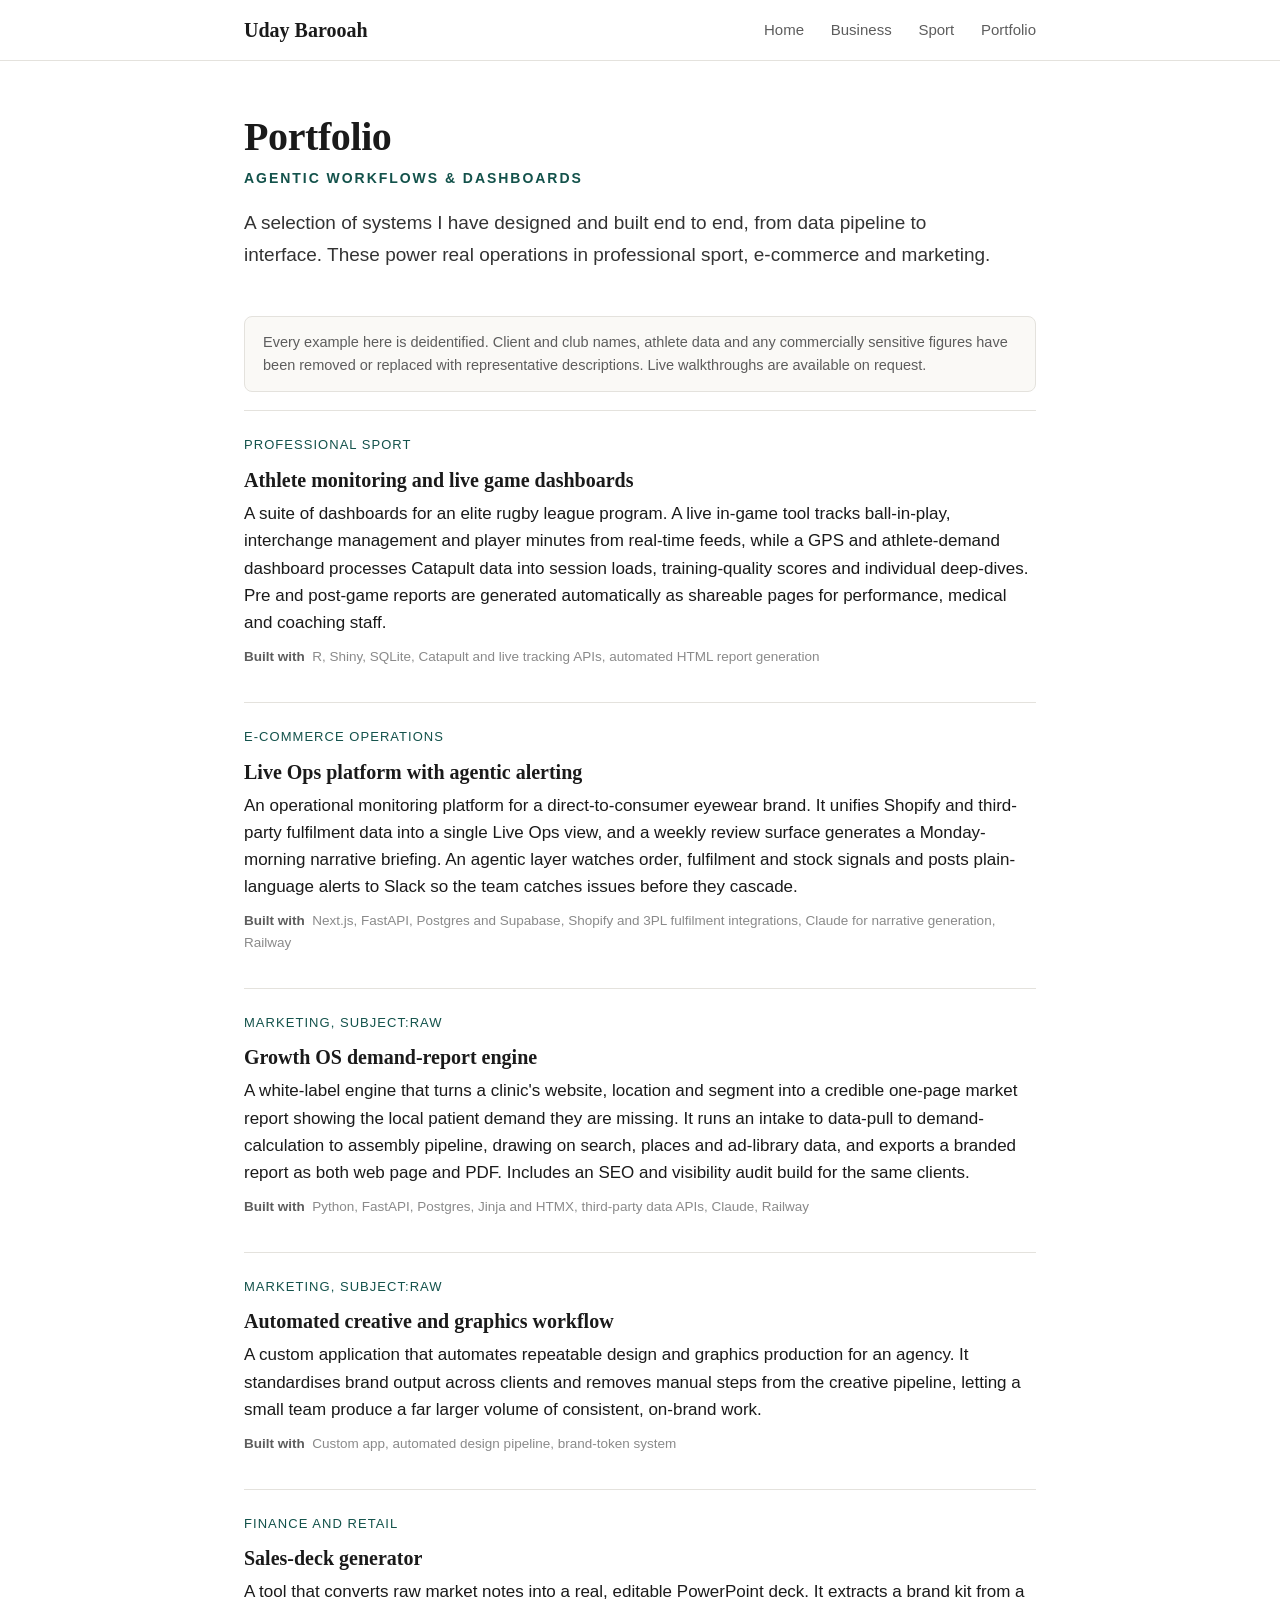
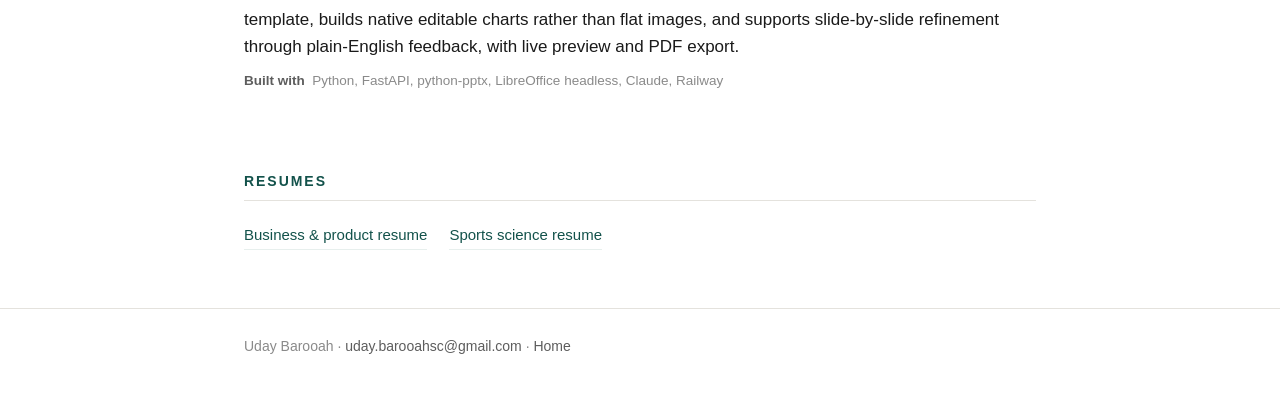
==== portfolio.html @ cabfa649 "Add resume and portfolio site Two-lane resumes (business + sport), Everlab and Titans cover letters," ====
<!DOCTYPE html>
<html lang="en">
<head>
<meta charset="utf-8">
<meta name="viewport" content="width=device-width, initial-scale=1">
<title>Uday Barooah, Portfolio</title>
<meta name="description" content="Deidentified portfolio of agentic workflows and dashboards built by Uday Barooah across professional sport, e-commerce and marketing.">
<link rel="stylesheet" href="assets/css/style.css">
</head>
<body>
<nav class="nav"><div class="wrap">
  <span class="brand">Uday Barooah</span>
  <span class="links">
    <a href="index.html">Home</a>
    <a href="business.html">Business</a>
    <a href="sport.html">Sport</a>
    <a href="portfolio.html">Portfolio</a>
  </span>
</div></nav>

<header class="masthead"><div class="wrap">
  <h1>Portfolio</h1>
  <p class="role">Agentic Workflows &amp; Dashboards</p>
  <p class="lead">A selection of systems I have designed and built end to end, from data pipeline to interface. These power real operations in professional sport, e-commerce and marketing.</p>
</div></header>

<div class="wrap">
  <div class="note">Every example here is deidentified. Client and club names, athlete data and any commercially sensitive figures have been removed or replaced with representative descriptions. Live walkthroughs are available on request.</div>

  <div class="proj">
    <p class="kicker">Professional sport</p>
    <h3>Athlete monitoring and live game dashboards</h3>
    <p>A suite of dashboards for an elite rugby league program. A live in-game tool tracks ball-in-play, interchange management and player minutes from real-time feeds, while a GPS and athlete-demand dashboard processes Catapult data into session loads, training-quality scores and individual deep-dives. Pre and post-game reports are generated automatically as shareable pages for performance, medical and coaching staff.</p>
    <p class="stack"><b>Built with</b> &nbsp;R, Shiny, SQLite, Catapult and live tracking APIs, automated HTML report generation</p>
  </div>

  <div class="proj">
    <p class="kicker">E-commerce operations</p>
    <h3>Live Ops platform with agentic alerting</h3>
    <p>An operational monitoring platform for a direct-to-consumer eyewear brand. It unifies Shopify and third-party fulfilment data into a single Live Ops view, and a weekly review surface generates a Monday-morning narrative briefing. An agentic layer watches order, fulfilment and stock signals and posts plain-language alerts to Slack so the team catches issues before they cascade.</p>
    <p class="stack"><b>Built with</b> &nbsp;Next.js, FastAPI, Postgres and Supabase, Shopify and 3PL fulfilment integrations, Claude for narrative generation, Railway</p>
  </div>

  <div class="proj">
    <p class="kicker">Marketing, Subject:RAW</p>
    <h3>Growth OS demand-report engine</h3>
    <p>A white-label engine that turns a clinic's website, location and segment into a credible one-page market report showing the local patient demand they are missing. It runs an intake to data-pull to demand-calculation to assembly pipeline, drawing on search, places and ad-library data, and exports a branded report as both web page and PDF. Includes an SEO and visibility audit build for the same clients.</p>
    <p class="stack"><b>Built with</b> &nbsp;Python, FastAPI, Postgres, Jinja and HTMX, third-party data APIs, Claude, Railway</p>
  </div>

  <div class="proj">
    <p class="kicker">Marketing, Subject:RAW</p>
    <h3>Automated creative and graphics workflow</h3>
    <p>A custom application that automates repeatable design and graphics production for an agency. It standardises brand output across clients and removes manual steps from the creative pipeline, letting a small team produce a far larger volume of consistent, on-brand work.</p>
    <p class="stack"><b>Built with</b> &nbsp;Custom app, automated design pipeline, brand-token system</p>
  </div>

  <div class="proj">
    <p class="kicker">Finance and retail</p>
    <h3>Sales-deck generator</h3>
    <p>A tool that converts raw market notes into a real, editable PowerPoint deck. It extracts a brand kit from a template, builds native editable charts rather than flat images, and supports slide-by-slide refinement through plain-English feedback, with live preview and PDF export.</p>
    <p class="stack"><b>Built with</b> &nbsp;Python, FastAPI, python-pptx, LibreOffice headless, Claude, Railway</p>
  </div>

  <section>
    <h2 class="sec">Resumes</h2>
    <p class="actions">
      <a href="business.html">Business &amp; product resume</a>
      <a href="sport.html">Sports science resume</a>
    </p>
  </section>
</div>

<footer><div class="wrap">
  Uday Barooah &middot; <a href="mailto:uday.barooahsc@gmail.com">uday.barooahsc@gmail.com</a> &middot; <a href="index.html">Home</a>
</div></footer>
</body>
</html>
---- assets/css/style.css ----
:root{
  --ink:#1a1a1a;
  --grey:#5d5d5d;
  --soft-grey:#8a8a8a;
  --accent:#13524b;
  --accent-soft:#e7efed;
  --rule:#e4e2dd;
  --bg:#ffffff;
  --cream:#faf9f6;
  --maxw:840px;
}
*{box-sizing:border-box}
html{-webkit-text-size-adjust:100%}
body{
  margin:0;
  background:var(--bg);
  color:var(--ink);
  font-family:-apple-system,BlinkMacSystemFont,"Segoe UI",Roboto,Helvetica,Arial,sans-serif;
  font-size:17px;
  line-height:1.6;
  -webkit-font-smoothing:antialiased;
}
.wrap{max-width:var(--maxw);margin:0 auto;padding:0 24px}
a{color:var(--accent);text-decoration:none}
a:hover{text-decoration:underline}

/* top nav */
.nav{border-bottom:1px solid var(--rule);background:var(--bg);position:sticky;top:0;z-index:10}
.nav .wrap{display:flex;align-items:center;justify-content:space-between;height:60px}
.nav .brand{font-family:Georgia,"Times New Roman",serif;font-size:20px;font-weight:600;color:var(--ink)}
.nav .links a{margin-left:22px;font-size:15px;color:var(--grey)}
.nav .links a:hover{color:var(--accent);text-decoration:none}
@media(max-width:560px){
  .nav .wrap{height:auto;flex-direction:column;align-items:flex-start;padding-top:12px;padding-bottom:12px}
  .nav .links{margin-top:6px}
  .nav .links a{margin-left:0;margin-right:18px}
}

/* header block */
.masthead{padding:54px 0 28px}
.masthead h1{font-family:Georgia,"Times New Roman",serif;font-size:40px;line-height:1.1;margin:0 0 8px;letter-spacing:-0.01em}
.masthead .role{color:var(--accent);font-size:14px;font-weight:600;letter-spacing:0.14em;text-transform:uppercase;margin:0 0 14px}
.masthead .meta{color:var(--grey);font-size:15px}
.masthead .meta a{color:var(--grey)}
.masthead .meta a:hover{color:var(--accent)}
.masthead .meta span{color:var(--rule);margin:0 8px}
.lead{font-size:19px;line-height:1.65;color:#333;margin:18px 0 0;max-width:760px}

/* section */
section{padding:8px 0}
h2.sec{font-size:14px;letter-spacing:0.14em;text-transform:uppercase;color:var(--accent);border-bottom:1px solid var(--rule);padding-bottom:8px;margin:36px 0 18px}

/* experience entries */
.entry{margin:0 0 22px}
.entry .top{display:flex;justify-content:space-between;align-items:baseline;gap:16px}
.entry .org{font-weight:700;font-size:17px}
.entry .org .loc{font-weight:400;color:var(--soft-grey);font-size:14px;margin-left:8px}
.entry .dates{color:var(--grey);font-size:14px;white-space:nowrap}
.entry .title{font-style:italic;color:var(--accent);font-size:15px;margin:1px 0 4px}
.entry .ctx{color:var(--grey);font-size:14px;margin:0 0 6px}
.entry ul{margin:6px 0 0;padding-left:20px}
.entry ul li{margin:0 0 5px}
.entry.headeronly{margin-bottom:14px}
.sys{color:var(--soft-grey);font-size:13.5px;margin:6px 0 0}
@media(max-width:560px){
  .entry .top{flex-direction:column;gap:0}
  .masthead h1{font-size:32px}
}

/* skills / definition rows */
.drow{margin:0 0 8px}
.drow b{color:var(--ink)}
.muted{color:var(--grey)}

/* download / action links */
.actions{margin:22px 0 0;display:flex;flex-wrap:wrap;gap:10px 22px}
.actions a{font-size:15px;border-bottom:1px solid var(--accent-soft);padding-bottom:2px}

/* home cards */
.paths{display:grid;grid-template-columns:1fr 1fr;gap:22px;margin:30px 0 10px}
@media(max-width:640px){.paths{grid-template-columns:1fr}}
.card{border:1px solid var(--rule);border-radius:8px;padding:24px;background:var(--cream);transition:border-color .15s}
.card:hover{border-color:var(--accent)}
.card h3{margin:0 0 6px;font-size:20px;font-family:Georgia,serif}
.card p{margin:0 0 14px;color:var(--grey);font-size:15px}
.card .go{font-size:14px;font-weight:600;color:var(--accent)}
.card .links{margin-top:8px;font-size:14px}
.card .links a{margin-right:14px}

/* portfolio */
.proj{border-top:1px solid var(--rule);padding:24px 0}
.proj:first-of-type{border-top:none}
.proj h3{margin:0 0 4px;font-size:20px;font-family:Georgia,serif}
.proj .kicker{color:var(--accent);font-size:13px;letter-spacing:0.08em;text-transform:uppercase;margin:0 0 8px}
.proj p{margin:0 0 10px}
.proj .stack{font-size:13.5px;color:var(--soft-grey)}
.proj .stack b{color:var(--grey)}
.note{background:var(--cream);border:1px solid var(--rule);border-radius:8px;padding:14px 18px;font-size:14.5px;color:var(--grey);margin:18px 0}

footer{border-top:1px solid var(--rule);margin-top:50px;padding:26px 0 60px;color:var(--soft-grey);font-size:14px}
footer a{color:var(--grey)}
.print-hint{display:none}
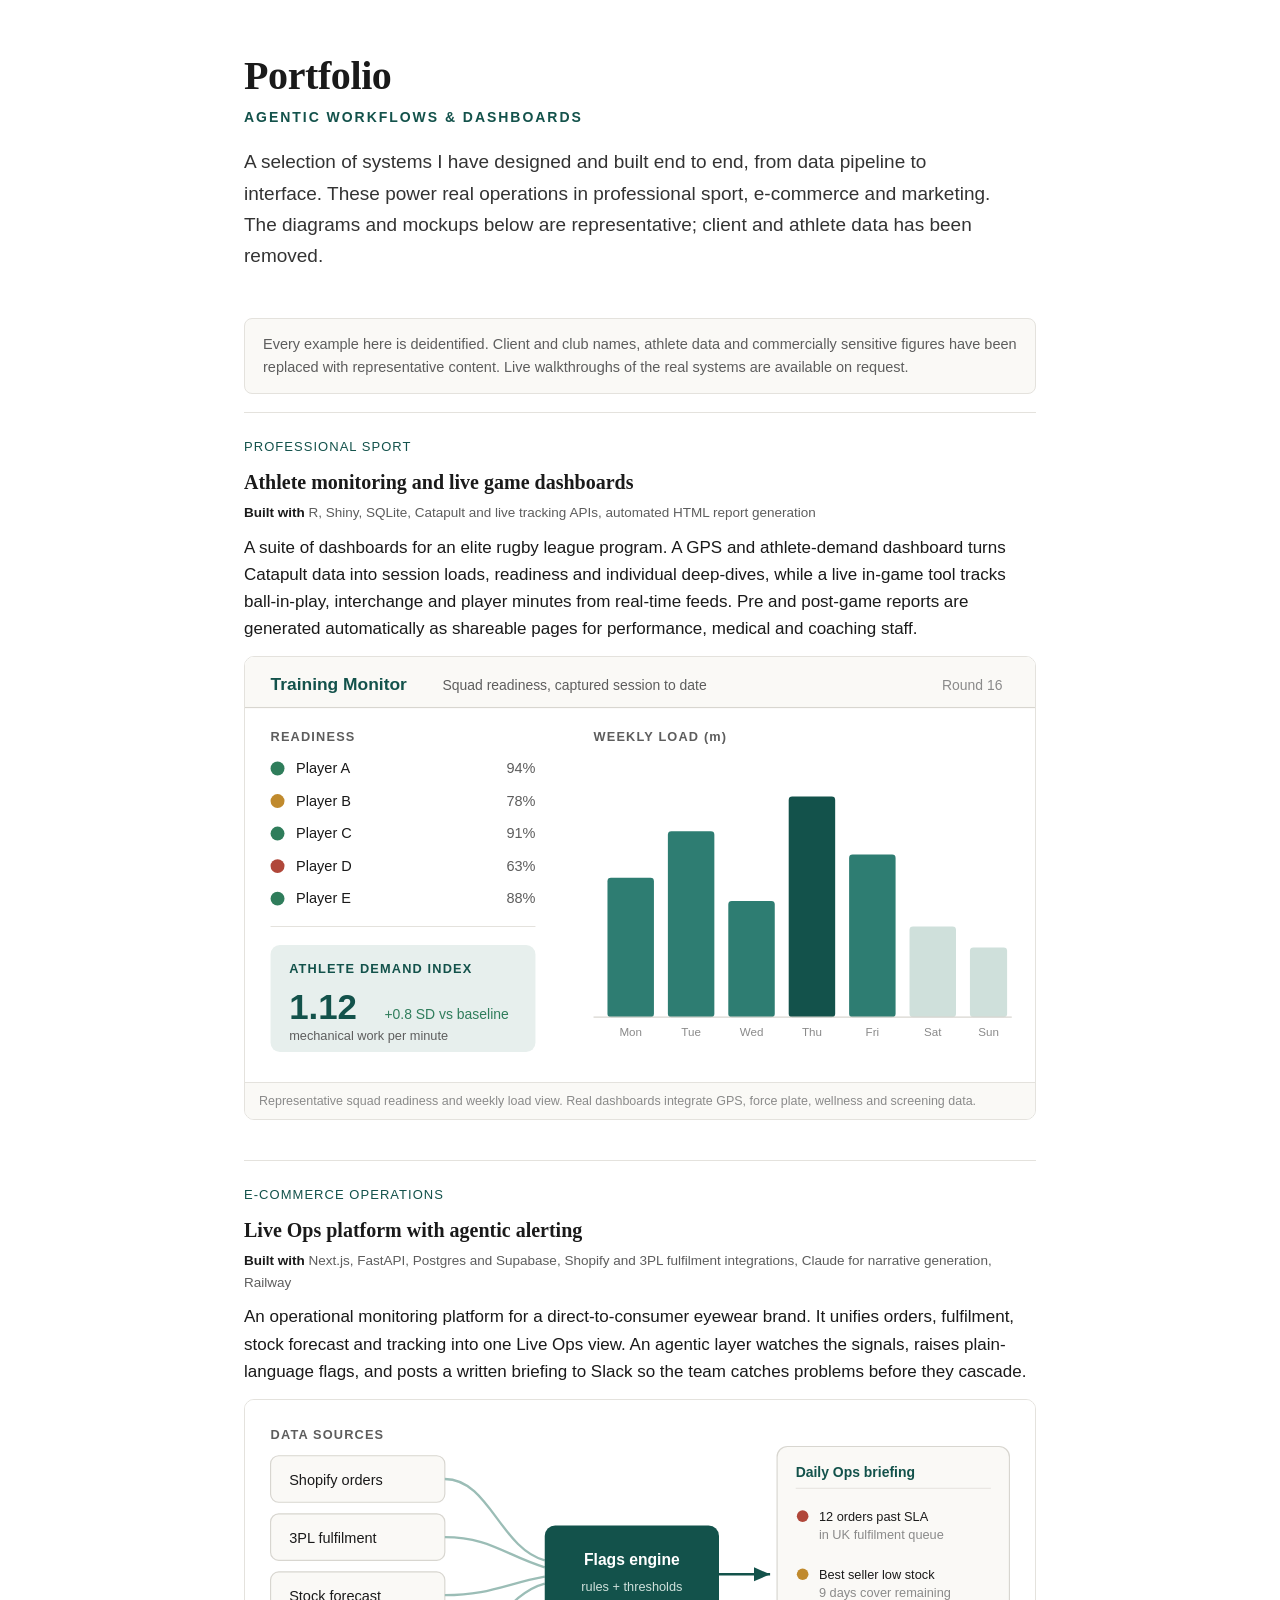
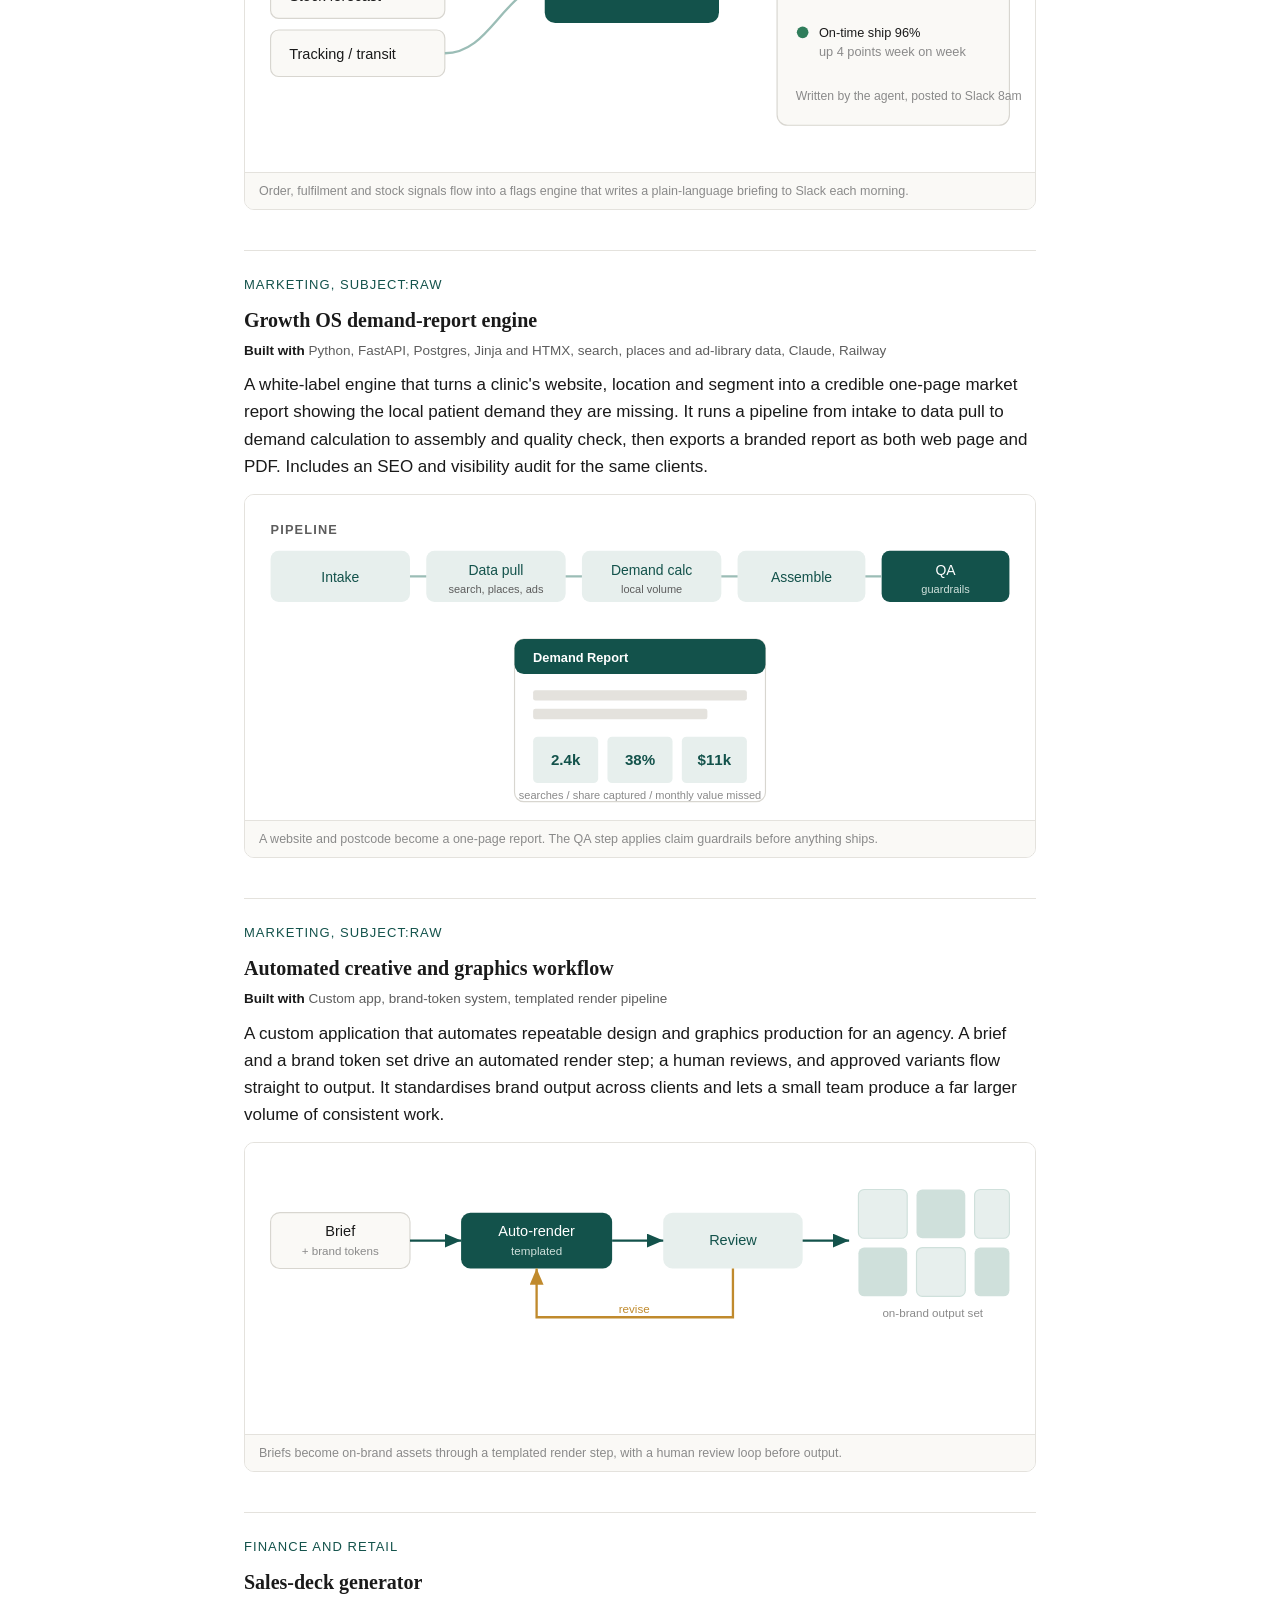
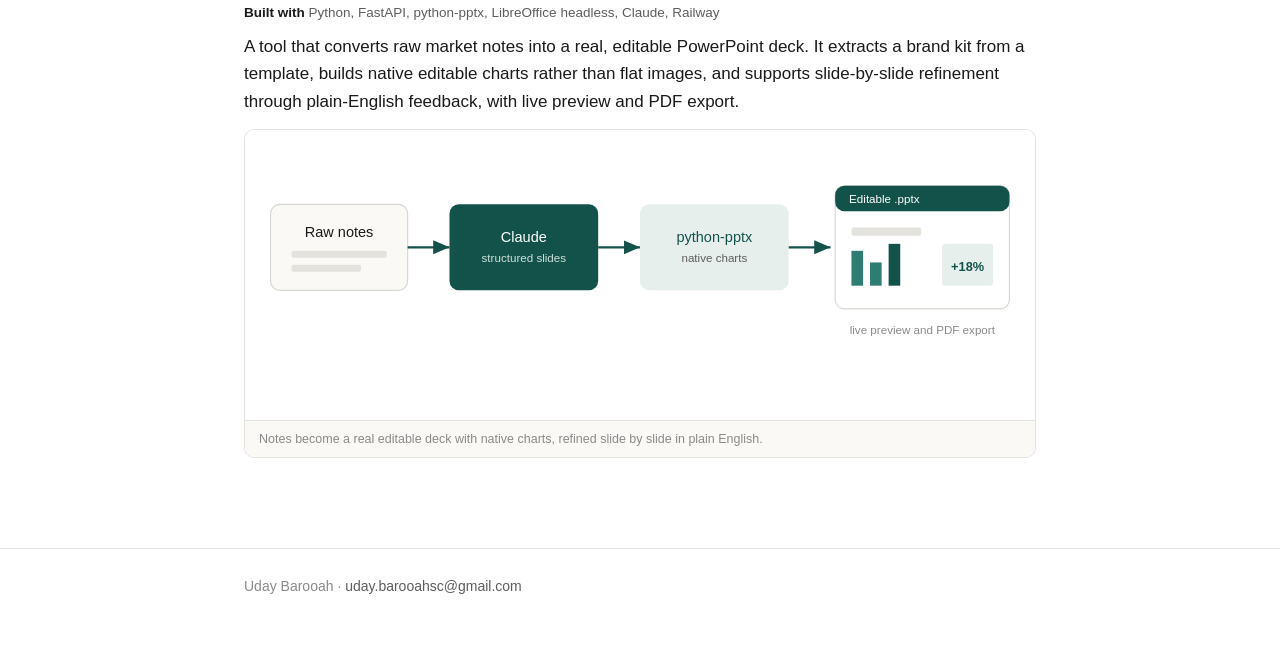
==== commit 35a46a0c: "Convert hub to a private launcher for the two lane sites Co-Authored-By: Claude Opus 4.8 <noreply@an" ====
--- a/portfolio.html
+++ b/portfolio.html
@@ -8,71 +8,235 @@
 <link rel="stylesheet" href="assets/css/style.css">
 </head>
 <body>
-<nav class="nav"><div class="wrap">
-  <span class="brand">Uday Barooah</span>
-  <span class="links">
-    <a href="index.html">Home</a>
-    <a href="business.html">Business</a>
-    <a href="sport.html">Sport</a>
-    <a href="portfolio.html">Portfolio</a>
-  </span>
-</div></nav>
+<!--NAV-->
 
 <header class="masthead"><div class="wrap">
   <h1>Portfolio</h1>
   <p class="role">Agentic Workflows &amp; Dashboards</p>
-  <p class="lead">A selection of systems I have designed and built end to end, from data pipeline to interface. These power real operations in professional sport, e-commerce and marketing.</p>
+  <p class="lead">A selection of systems I have designed and built end to end, from data pipeline to interface. These power real operations in professional sport, e-commerce and marketing. The diagrams and mockups below are representative; client and athlete data has been removed.</p>
 </div></header>
 
 <div class="wrap">
-  <div class="note">Every example here is deidentified. Client and club names, athlete data and any commercially sensitive figures have been removed or replaced with representative descriptions. Live walkthroughs are available on request.</div>
-
+  <div class="note">Every example here is deidentified. Client and club names, athlete data and commercially sensitive figures have been replaced with representative content. Live walkthroughs of the real systems are available on request.</div>
+
+  <!-- 1. SPORT -->
   <div class="proj">
     <p class="kicker">Professional sport</p>
     <h3>Athlete monitoring and live game dashboards</h3>
-    <p>A suite of dashboards for an elite rugby league program. A live in-game tool tracks ball-in-play, interchange management and player minutes from real-time feeds, while a GPS and athlete-demand dashboard processes Catapult data into session loads, training-quality scores and individual deep-dives. Pre and post-game reports are generated automatically as shareable pages for performance, medical and coaching staff.</p>
-    <p class="stack"><b>Built with</b> &nbsp;R, Shiny, SQLite, Catapult and live tracking APIs, automated HTML report generation</p>
-  </div>
-
+    <p class="role-line"><b>Built with</b> R, Shiny, SQLite, Catapult and live tracking APIs, automated HTML report generation</p>
+    <p>A suite of dashboards for an elite rugby league program. A GPS and athlete-demand dashboard turns Catapult data into session loads, readiness and individual deep-dives, while a live in-game tool tracks ball-in-play, interchange and player minutes from real-time feeds. Pre and post-game reports are generated automatically as shareable pages for performance, medical and coaching staff.</p>
+    <div class="figure">
+      <svg viewBox="0 0 680 366" xmlns="http://www.w3.org/2000/svg" role="img" aria-label="Mockup of a squad readiness and training load dashboard">
+        <rect width="680" height="366" fill="#ffffff"/>
+        <rect x="0" y="0" width="680" height="44" fill="#faf9f6"/>
+        <rect x="0" y="43" width="680" height="1" fill="#d8d6d0"/>
+        <text x="22" y="28" font-family="Arial" font-size="15" font-weight="bold" fill="#13524b">Training Monitor</text>
+        <text x="170" y="28" font-family="Arial" font-size="12" fill="#5d5d5d">Squad readiness, captured session to date</text>
+        <text x="600" y="28" font-family="Arial" font-size="12" fill="#8a8a8a">Round 16</text>
+        <!-- left: readiness list -->
+        <text x="22" y="72" font-family="Arial" font-size="11" font-weight="bold" letter-spacing="1" fill="#5d5d5d">READINESS</text>
+        <g font-family="Arial" font-size="12.5" fill="#1a1a1a">
+          <circle cx="28" cy="96" r="6" fill="#2f7d5b"/><text x="44" y="100">Player A</text><text x="250" y="100" text-anchor="end" fill="#5d5d5d">94%</text>
+          <circle cx="28" cy="124" r="6" fill="#c08a2d"/><text x="44" y="128">Player B</text><text x="250" y="128" text-anchor="end" fill="#5d5d5d">78%</text>
+          <circle cx="28" cy="152" r="6" fill="#2f7d5b"/><text x="44" y="156">Player C</text><text x="250" y="156" text-anchor="end" fill="#5d5d5d">91%</text>
+          <circle cx="28" cy="180" r="6" fill="#b0473a"/><text x="44" y="184">Player D</text><text x="250" y="184" text-anchor="end" fill="#5d5d5d">63%</text>
+          <circle cx="28" cy="208" r="6" fill="#2f7d5b"/><text x="44" y="212">Player E</text><text x="250" y="212" text-anchor="end" fill="#5d5d5d">88%</text>
+        </g>
+        <line x1="22" y1="232" x2="250" y2="232" stroke="#e4e2dd"/>
+        <!-- ADI tile -->
+        <rect x="22" y="248" width="228" height="92" rx="8" fill="#e7efed"/>
+        <text x="38" y="272" font-family="Arial" font-size="11" font-weight="bold" letter-spacing="1" fill="#13524b">ATHLETE DEMAND INDEX</text>
+        <text x="38" y="312" font-family="Arial" font-size="30" font-weight="bold" fill="#13524b">1.12</text>
+        <text x="120" y="312" font-family="Arial" font-size="12" fill="#2f7d5b">+0.8 SD vs baseline</text>
+        <text x="38" y="330" font-family="Arial" font-size="11" fill="#5d5d5d">mechanical work per minute</text>
+        <!-- right: weekly load bars -->
+        <text x="300" y="72" font-family="Arial" font-size="11" font-weight="bold" letter-spacing="1" fill="#5d5d5d">WEEKLY LOAD (m)</text>
+        <g>
+          <rect x="312" y="190" width="40" height="120" rx="3" fill="#2e7d72"/>
+          <rect x="364" y="150" width="40" height="160" rx="3" fill="#2e7d72"/>
+          <rect x="416" y="210" width="40" height="100" rx="3" fill="#2e7d72"/>
+          <rect x="468" y="120" width="40" height="190" rx="3" fill="#13524b"/>
+          <rect x="520" y="170" width="40" height="140" rx="3" fill="#2e7d72"/>
+          <rect x="572" y="232" width="40" height="78" rx="3" fill="#cfe0db"/>
+          <rect x="624" y="250" width="32" height="60" rx="3" fill="#cfe0db"/>
+        </g>
+        <line x1="300" y1="310" x2="660" y2="310" stroke="#d8d6d0"/>
+        <g font-family="Arial" font-size="10" fill="#8a8a8a" text-anchor="middle">
+          <text x="332" y="326">Mon</text><text x="384" y="326">Tue</text><text x="436" y="326">Wed</text><text x="488" y="326">Thu</text><text x="540" y="326">Fri</text><text x="592" y="326">Sat</text><text x="640" y="326">Sun</text>
+        </g>
+      </svg>
+      <div class="cap">Representative squad readiness and weekly load view. Real dashboards integrate GPS, force plate, wellness and screening data.</div>
+    </div>
+  </div>
+
+  <!-- 2. AIM -->
   <div class="proj">
     <p class="kicker">E-commerce operations</p>
     <h3>Live Ops platform with agentic alerting</h3>
-    <p>An operational monitoring platform for a direct-to-consumer eyewear brand. It unifies Shopify and third-party fulfilment data into a single Live Ops view, and a weekly review surface generates a Monday-morning narrative briefing. An agentic layer watches order, fulfilment and stock signals and posts plain-language alerts to Slack so the team catches issues before they cascade.</p>
-    <p class="stack"><b>Built with</b> &nbsp;Next.js, FastAPI, Postgres and Supabase, Shopify and 3PL fulfilment integrations, Claude for narrative generation, Railway</p>
-  </div>
-
+    <p class="role-line"><b>Built with</b> Next.js, FastAPI, Postgres and Supabase, Shopify and 3PL fulfilment integrations, Claude for narrative generation, Railway</p>
+    <p>An operational monitoring platform for a direct-to-consumer eyewear brand. It unifies orders, fulfilment, stock forecast and tracking into one Live Ops view. An agentic layer watches the signals, raises plain-language flags, and posts a written briefing to Slack so the team catches problems before they cascade.</p>
+    <div class="figure">
+      <svg viewBox="0 0 680 320" xmlns="http://www.w3.org/2000/svg" role="img" aria-label="Diagram of data sources feeding a flags engine that posts a Slack briefing">
+        <rect width="680" height="320" fill="#ffffff"/>
+        <!-- sources -->
+        <text x="22" y="34" font-family="Arial" font-size="11" font-weight="bold" letter-spacing="1" fill="#5d5d5d">DATA SOURCES</text>
+        <g font-family="Arial" font-size="12.5" fill="#1a1a1a">
+          <rect x="22" y="48" width="150" height="40" rx="7" fill="#faf9f6" stroke="#d8d6d0"/><text x="38" y="73">Shopify orders</text>
+          <rect x="22" y="98" width="150" height="40" rx="7" fill="#faf9f6" stroke="#d8d6d0"/><text x="38" y="123">3PL fulfilment</text>
+          <rect x="22" y="148" width="150" height="40" rx="7" fill="#faf9f6" stroke="#d8d6d0"/><text x="38" y="173">Stock forecast</text>
+          <rect x="22" y="198" width="150" height="40" rx="7" fill="#faf9f6" stroke="#d8d6d0"/><text x="38" y="223">Tracking / transit</text>
+        </g>
+        <!-- arrows to engine -->
+        <g stroke="#9bbdb6" stroke-width="2" fill="none">
+          <path d="M172 68 C 210 68, 220 128, 258 138"/>
+          <path d="M172 118 C 210 118, 225 134, 258 144"/>
+          <path d="M172 168 C 210 168, 225 158, 258 152"/>
+          <path d="M172 218 C 210 218, 220 168, 258 158"/>
+        </g>
+        <!-- engine -->
+        <rect x="258" y="108" width="150" height="84" rx="9" fill="#13524b"/>
+        <text x="333" y="142" font-family="Arial" font-size="13.5" font-weight="bold" fill="#ffffff" text-anchor="middle">Flags engine</text>
+        <text x="333" y="164" font-family="Arial" font-size="11" fill="#cfe0db" text-anchor="middle">rules + thresholds</text>
+        <!-- arrow to outputs -->
+        <path d="M408 150 H 452" stroke="#13524b" stroke-width="2" fill="none" marker-end="url(#ar)"/>
+        <defs><marker id="ar" markerWidth="9" markerHeight="9" refX="7" refY="3" orient="auto"><path d="M0,0 L7,3 L0,6 Z" fill="#13524b"/></marker></defs>
+        <!-- slack panel -->
+        <rect x="458" y="40" width="200" height="240" rx="9" fill="#faf9f6" stroke="#d8d6d0"/>
+        <text x="474" y="66" font-family="Arial" font-size="12" font-weight="bold" fill="#13524b">Daily Ops briefing</text>
+        <line x1="474" y1="76" x2="642" y2="76" stroke="#e4e2dd"/>
+        <g font-family="Arial" font-size="11">
+          <circle cx="480" cy="100" r="5" fill="#b0473a"/><text x="494" y="104" fill="#1a1a1a">12 orders past SLA</text>
+          <text x="494" y="120" fill="#8a8a8a">in UK fulfilment queue</text>
+          <circle cx="480" cy="150" r="5" fill="#c08a2d"/><text x="494" y="154" fill="#1a1a1a">Best seller low stock</text>
+          <text x="494" y="170" fill="#8a8a8a">9 days cover remaining</text>
+          <circle cx="480" cy="200" r="5" fill="#2f7d5b"/><text x="494" y="204" fill="#1a1a1a">On-time ship 96%</text>
+          <text x="494" y="220" fill="#8a8a8a">up 4 points week on week</text>
+        </g>
+        <text x="474" y="258" font-family="Arial" font-size="10.5" fill="#8a8a8a">Written by the agent, posted to Slack 8am</text>
+      </svg>
+      <div class="cap">Order, fulfilment and stock signals flow into a flags engine that writes a plain-language briefing to Slack each morning.</div>
+    </div>
+  </div>
+
+  <!-- 3. GROWTH OS -->
   <div class="proj">
     <p class="kicker">Marketing, Subject:RAW</p>
     <h3>Growth OS demand-report engine</h3>
-    <p>A white-label engine that turns a clinic's website, location and segment into a credible one-page market report showing the local patient demand they are missing. It runs an intake to data-pull to demand-calculation to assembly pipeline, drawing on search, places and ad-library data, and exports a branded report as both web page and PDF. Includes an SEO and visibility audit build for the same clients.</p>
-    <p class="stack"><b>Built with</b> &nbsp;Python, FastAPI, Postgres, Jinja and HTMX, third-party data APIs, Claude, Railway</p>
-  </div>
-
+    <p class="role-line"><b>Built with</b> Python, FastAPI, Postgres, Jinja and HTMX, search, places and ad-library data, Claude, Railway</p>
+    <p>A white-label engine that turns a clinic's website, location and segment into a credible one-page market report showing the local patient demand they are missing. It runs a pipeline from intake to data pull to demand calculation to assembly and quality check, then exports a branded report as both web page and PDF. Includes an SEO and visibility audit for the same clients.</p>
+    <div class="figure">
+      <svg viewBox="0 0 680 280" xmlns="http://www.w3.org/2000/svg" role="img" aria-label="Pipeline from intake through data pull, demand calculation and assembly to a one-page report">
+        <rect width="680" height="280" fill="#ffffff"/>
+        <text x="22" y="34" font-family="Arial" font-size="11" font-weight="bold" letter-spacing="1" fill="#5d5d5d">PIPELINE</text>
+        <!-- chevron steps -->
+        <g font-family="Arial" font-size="12" fill="#13524b">
+          <g>
+            <rect x="22" y="48" width="120" height="44" rx="7" fill="#e7efed"/><text x="82" y="75" text-anchor="middle">Intake</text>
+          </g>
+          <g>
+            <rect x="156" y="48" width="120" height="44" rx="7" fill="#e7efed"/><text x="216" y="69" text-anchor="middle">Data pull</text><text x="216" y="84" text-anchor="middle" font-size="9.5" fill="#5d5d5d">search, places, ads</text>
+          </g>
+          <g>
+            <rect x="290" y="48" width="120" height="44" rx="7" fill="#e7efed"/><text x="350" y="69" text-anchor="middle">Demand calc</text><text x="350" y="84" text-anchor="middle" font-size="9.5" fill="#5d5d5d">local volume</text>
+          </g>
+          <g>
+            <rect x="424" y="48" width="110" height="44" rx="7" fill="#e7efed"/><text x="479" y="75" text-anchor="middle">Assemble</text>
+          </g>
+          <g>
+            <rect x="548" y="48" width="110" height="44" rx="7" fill="#13524b"/><text x="603" y="69" text-anchor="middle" fill="#fff">QA</text><text x="603" y="84" text-anchor="middle" font-size="9.5" fill="#cfe0db">guardrails</text>
+          </g>
+        </g>
+        <g stroke="#9bbdb6" stroke-width="2" fill="none">
+          <path d="M142 70 H 156"/><path d="M276 70 H 290"/><path d="M410 70 H 424"/><path d="M534 70 H 548"/>
+        </g>
+        <!-- report thumbnail -->
+        <rect x="232" y="124" width="216" height="140" rx="8" fill="#ffffff" stroke="#d8d6d0"/>
+        <rect x="232" y="124" width="216" height="30" rx="8" fill="#13524b"/>
+        <text x="248" y="144" font-family="Arial" font-size="11" font-weight="bold" fill="#fff">Demand Report</text>
+        <rect x="248" y="168" width="184" height="9" rx="2" fill="#e4e2dd"/>
+        <rect x="248" y="184" width="150" height="9" rx="2" fill="#e4e2dd"/>
+        <rect x="248" y="208" width="56" height="40" rx="4" fill="#e7efed"/><text x="276" y="232" font-family="Arial" font-size="13" font-weight="bold" fill="#13524b" text-anchor="middle">2.4k</text>
+        <rect x="312" y="208" width="56" height="40" rx="4" fill="#e7efed"/><text x="340" y="232" font-family="Arial" font-size="13" font-weight="bold" fill="#13524b" text-anchor="middle">38%</text>
+        <rect x="376" y="208" width="56" height="40" rx="4" fill="#e7efed"/><text x="404" y="232" font-family="Arial" font-size="13" font-weight="bold" fill="#13524b" text-anchor="middle">$11k</text>
+        <text x="340" y="262" font-family="Arial" font-size="9.5" fill="#8a8a8a" text-anchor="middle">searches / share captured / monthly value missed</text>
+      </svg>
+      <div class="cap">A website and postcode become a one-page report. The QA step applies claim guardrails before anything ships.</div>
+    </div>
+  </div>
+
+  <!-- 4. CREATIVE AUTOMATION -->
   <div class="proj">
     <p class="kicker">Marketing, Subject:RAW</p>
     <h3>Automated creative and graphics workflow</h3>
-    <p>A custom application that automates repeatable design and graphics production for an agency. It standardises brand output across clients and removes manual steps from the creative pipeline, letting a small team produce a far larger volume of consistent, on-brand work.</p>
-    <p class="stack"><b>Built with</b> &nbsp;Custom app, automated design pipeline, brand-token system</p>
-  </div>
-
+    <p class="role-line"><b>Built with</b> Custom app, brand-token system, templated render pipeline</p>
+    <p>A custom application that automates repeatable design and graphics production for an agency. A brief and a brand token set drive an automated render step; a human reviews, and approved variants flow straight to output. It standardises brand output across clients and lets a small team produce a far larger volume of consistent work.</p>
+    <div class="figure">
+      <svg viewBox="0 0 680 250" xmlns="http://www.w3.org/2000/svg" role="img" aria-label="Loop from brief and brand tokens through automated render and review to output assets">
+        <rect width="680" height="250" fill="#ffffff"/>
+        <g font-family="Arial" font-size="12.5" fill="#1a1a1a">
+          <rect x="22" y="60" width="120" height="48" rx="8" fill="#faf9f6" stroke="#d8d6d0"/><text x="82" y="80" text-anchor="middle">Brief</text><text x="82" y="96" text-anchor="middle" font-size="10" fill="#8a8a8a">+ brand tokens</text>
+          <rect x="186" y="60" width="130" height="48" rx="8" fill="#13524b"/><text x="251" y="80" text-anchor="middle" fill="#fff">Auto-render</text><text x="251" y="96" text-anchor="middle" font-size="10" fill="#cfe0db">templated</text>
+          <rect x="360" y="60" width="120" height="48" rx="8" fill="#e7efed"/><text x="420" y="88" text-anchor="middle" fill="#13524b">Review</text>
+        </g>
+        <g stroke="#13524b" stroke-width="2" fill="none" marker-end="url(#ar2)">
+          <path d="M142 84 H 186"/><path d="M316 84 H 360"/>
+        </g>
+        <defs><marker id="ar2" markerWidth="9" markerHeight="9" refX="7" refY="3" orient="auto"><path d="M0,0 L7,3 L0,6 Z" fill="#13524b"/></marker></defs>
+        <!-- loop back -->
+        <path d="M420 108 V 150 H 251 V 108" stroke="#c08a2d" stroke-width="2" fill="none" marker-end="url(#aro)"/>
+        <defs><marker id="aro" markerWidth="9" markerHeight="9" refX="7" refY="3" orient="auto"><path d="M0,0 L7,3 L0,6 Z" fill="#c08a2d"/></marker></defs>
+        <text x="335" y="146" font-family="Arial" font-size="10" fill="#c08a2d" text-anchor="middle">revise</text>
+        <!-- output thumbnails -->
+        <path d="M480 84 H 520" stroke="#13524b" stroke-width="2" fill="none" marker-end="url(#ar2)"/>
+        <rect x="528" y="40" width="42" height="42" rx="5" fill="#e7efed" stroke="#cfe0db"/>
+        <rect x="578" y="40" width="42" height="42" rx="5" fill="#cfe0db"/>
+        <rect x="628" y="40" width="30" height="42" rx="5" fill="#e7efed" stroke="#cfe0db"/>
+        <rect x="528" y="90" width="42" height="42" rx="5" fill="#cfe0db"/>
+        <rect x="578" y="90" width="42" height="42" rx="5" fill="#e7efed" stroke="#cfe0db"/>
+        <rect x="628" y="90" width="30" height="42" rx="5" fill="#cfe0db"/>
+        <text x="592" y="150" font-family="Arial" font-size="10" fill="#8a8a8a" text-anchor="middle">on-brand output set</text>
+      </svg>
+      <div class="cap">Briefs become on-brand assets through a templated render step, with a human review loop before output.</div>
+    </div>
+  </div>
+
+  <!-- 5. RETAIL DECK -->
   <div class="proj">
     <p class="kicker">Finance and retail</p>
     <h3>Sales-deck generator</h3>
+    <p class="role-line"><b>Built with</b> Python, FastAPI, python-pptx, LibreOffice headless, Claude, Railway</p>
     <p>A tool that converts raw market notes into a real, editable PowerPoint deck. It extracts a brand kit from a template, builds native editable charts rather than flat images, and supports slide-by-slide refinement through plain-English feedback, with live preview and PDF export.</p>
-    <p class="stack"><b>Built with</b> &nbsp;Python, FastAPI, python-pptx, LibreOffice headless, Claude, Railway</p>
-  </div>
-
-  <section>
-    <h2 class="sec">Resumes</h2>
-    <p class="actions">
-      <a href="business.html">Business &amp; product resume</a>
-      <a href="sport.html">Sports science resume</a>
-    </p>
-  </section>
+    <div class="figure">
+      <svg viewBox="0 0 680 250" xmlns="http://www.w3.org/2000/svg" role="img" aria-label="Notes become structured slides built into an editable PowerPoint deck">
+        <rect width="680" height="250" fill="#ffffff"/>
+        <g font-family="Arial" font-size="12.5">
+          <rect x="22" y="64" width="118" height="74" rx="8" fill="#faf9f6" stroke="#d8d6d0"/><text x="81" y="92" text-anchor="middle" fill="#1a1a1a">Raw notes</text>
+          <rect x="40" y="104" width="82" height="6" rx="2" fill="#e4e2dd"/><rect x="40" y="116" width="60" height="6" rx="2" fill="#e4e2dd"/>
+          <rect x="176" y="64" width="128" height="74" rx="8" fill="#13524b"/><text x="240" y="96" text-anchor="middle" fill="#fff">Claude</text><text x="240" y="114" text-anchor="middle" font-size="10" fill="#cfe0db">structured slides</text>
+          <rect x="340" y="64" width="128" height="74" rx="8" fill="#e7efed"/><text x="404" y="96" text-anchor="middle" fill="#13524b">python-pptx</text><text x="404" y="114" text-anchor="middle" font-size="10" fill="#5d5d5d">native charts</text>
+        </g>
+        <g stroke="#13524b" stroke-width="2" fill="none" marker-end="url(#ar3)">
+          <path d="M140 101 H 176"/><path d="M304 101 H 340"/><path d="M468 101 H 504"/>
+        </g>
+        <defs><marker id="ar3" markerWidth="9" markerHeight="9" refX="7" refY="3" orient="auto"><path d="M0,0 L7,3 L0,6 Z" fill="#13524b"/></marker></defs>
+        <!-- editable deck -->
+        <rect x="508" y="48" width="150" height="106" rx="8" fill="#ffffff" stroke="#d8d6d0"/>
+        <rect x="508" y="48" width="150" height="22" rx="8" fill="#13524b"/><text x="520" y="63" font-family="Arial" font-size="10" fill="#fff">Editable .pptx</text>
+        <rect x="522" y="84" width="60" height="7" rx="2" fill="#e4e2dd"/>
+        <!-- mini bar chart -->
+        <rect x="522" y="104" width="10" height="30" fill="#2e7d72"/><rect x="538" y="114" width="10" height="20" fill="#2e7d72"/><rect x="554" y="98" width="10" height="36" fill="#13524b"/>
+        <rect x="600" y="98" width="44" height="36" rx="3" fill="#e7efed"/><text x="622" y="121" font-family="Arial" font-size="11" font-weight="bold" fill="#13524b" text-anchor="middle">+18%</text>
+        <text x="583" y="176" font-family="Arial" font-size="10" fill="#8a8a8a" text-anchor="middle">live preview and PDF export</text>
+      </svg>
+      <div class="cap">Notes become a real editable deck with native charts, refined slide by slide in plain English.</div>
+    </div>
+  </div>
+
+  <!--RESUME-LINKS-->
 </div>
 
 <footer><div class="wrap">
-  Uday Barooah &middot; <a href="mailto:uday.barooahsc@gmail.com">uday.barooahsc@gmail.com</a> &middot; <a href="index.html">Home</a>
+  Uday Barooah &middot; <a href="mailto:uday.barooahsc@gmail.com">uday.barooahsc@gmail.com</a>
 </div></footer>
 </body>
 </html>
--- a/assets/css/style.css
+++ b/assets/css/style.css
@@ -28,6 +28,8 @@
 .nav{border-bottom:1px solid var(--rule);background:var(--bg);position:sticky;top:0;z-index:10}
 .nav .wrap{display:flex;align-items:center;justify-content:space-between;height:60px}
 .nav .brand{font-family:Georgia,"Times New Roman",serif;font-size:20px;font-weight:600;color:var(--ink)}
+.nav a.brand{text-decoration:none}
+.nav a.brand:hover{text-decoration:none;color:var(--accent)}
 .nav .links a{margin-left:22px;font-size:15px;color:var(--grey)}
 .nav .links a:hover{color:var(--accent);text-decoration:none}
 @media(max-width:560px){
@@ -97,6 +99,13 @@
 .proj .stack b{color:var(--grey)}
 .note{background:var(--cream);border:1px solid var(--rule);border-radius:8px;padding:14px 18px;font-size:14.5px;color:var(--grey);margin:18px 0}
 
+/* portfolio figures */
+.figure{margin:14px 0 16px;border:1px solid var(--rule);border-radius:10px;overflow:hidden;background:#fff}
+.figure svg{display:block;width:100%;height:auto}
+.figure .cap{font-size:12.5px;color:var(--soft-grey);padding:8px 14px;border-top:1px solid var(--rule);background:var(--cream)}
+.proj .role-line{font-size:13.5px;color:var(--grey);margin:0 0 10px}
+.proj .role-line b{color:var(--ink)}
+
 footer{border-top:1px solid var(--rule);margin-top:50px;padding:26px 0 60px;color:var(--soft-grey);font-size:14px}
 footer a{color:var(--grey)}
 .print-hint{display:none}
